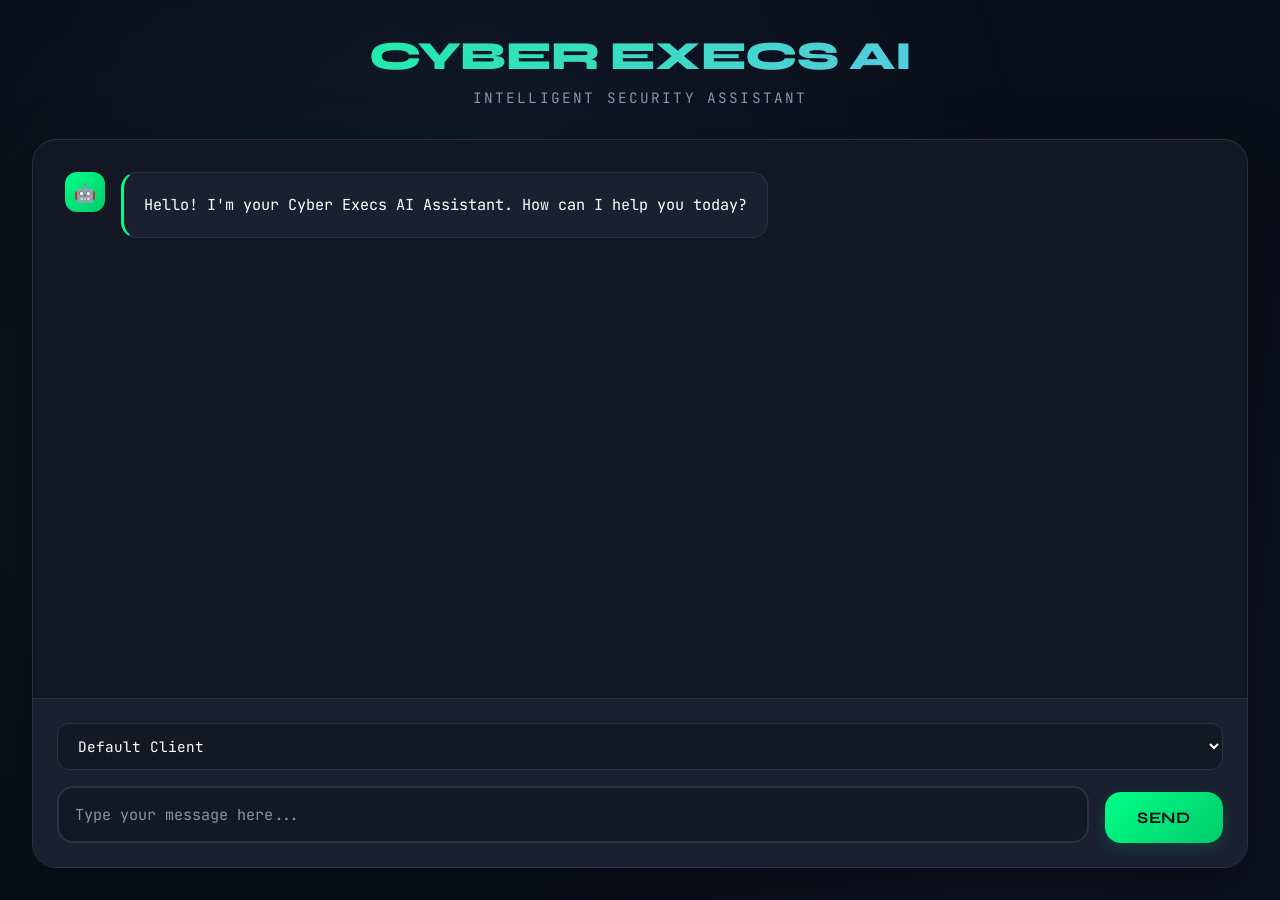
==== chat.html @ 0b303a74 "Add files via upload First upload" ====
<!DOCTYPE html>
<html lang="en">
<head>
    <meta charset="UTF-8">
    <meta name="viewport" content="width=device-width, initial-scale=1.0">
    <title>Cyber Execs AI Assistant</title>
    <link rel="preconnect" href="https://fonts.googleapis.com">
    <link rel="preconnect" href="https://fonts.gstatic.com" crossorigin>
    <link href="https://fonts.googleapis.com/css2?family=JetBrains+Mono:wght@400;600;700&family=Syne:wght@400;600;700;800&display=swap" rel="stylesheet">
    <style>
        :root {
            --primary: #00ff88;
            --primary-dark: #00cc6a;
            --bg-main: #0a0e1a;
            --bg-secondary: #131824;
            --bg-card: #1a2030;
            --text-primary: #ffffff;
            --text-secondary: #8b92a7;
            --border: #2a3142;
            --shadow: rgba(0, 255, 136, 0.15);
            --danger: #ff4757;
            --accent-purple: #a29bfe;
            --accent-blue: #74b9ff;
        }

        * {
            margin: 0;
            padding: 0;
            box-sizing: border-box;
        }

        body {
            font-family: 'JetBrains Mono', monospace;
            background: var(--bg-main);
            color: var(--text-primary);
            overflow: hidden;
            position: relative;
        }

        body::before {
            content: '';
            position: fixed;
            top: 0;
            left: 0;
            width: 100%;
            height: 100%;
            background: 
                radial-gradient(circle at 20% 50%, rgba(0, 255, 136, 0.05) 0%, transparent 50%),
                radial-gradient(circle at 80% 80%, rgba(162, 155, 254, 0.05) 0%, transparent 50%),
                radial-gradient(circle at 40% 20%, rgba(116, 185, 255, 0.05) 0%, transparent 50%);
            pointer-events: none;
            animation: float 20s ease-in-out infinite;
        }

        @keyframes float {
            0%, 100% { transform: translate(0, 0); }
            50% { transform: translate(20px, 20px); }
        }

        .container {
            max-width: 1400px;
            margin: 0 auto;
            padding: 2rem;
            height: 100vh;
            display: flex;
            flex-direction: column;
        }

        .header {
            text-align: center;
            margin-bottom: 2rem;
            animation: slideDown 0.6s ease-out;
        }

        @keyframes slideDown {
            from {
                opacity: 0;
                transform: translateY(-20px);
            }
            to {
                opacity: 1;
                transform: translateY(0);
            }
        }

        .logo {
            font-family: 'Syne', sans-serif;
            font-size: 2.5rem;
            font-weight: 800;
            background: linear-gradient(135deg, var(--primary) 0%, var(--accent-blue) 100%);
            -webkit-background-clip: text;
            -webkit-text-fill-color: transparent;
            background-clip: text;
            margin-bottom: 0.5rem;
            letter-spacing: -0.02em;
        }

        .tagline {
            color: var(--text-secondary);
            font-size: 0.9rem;
            text-transform: uppercase;
            letter-spacing: 0.15em;
        }

        .chat-container {
            flex: 1;
            display: flex;
            flex-direction: column;
            background: var(--bg-secondary);
            border: 1px solid var(--border);
            border-radius: 24px;
            overflow: hidden;
            box-shadow: 0 20px 60px rgba(0, 0, 0, 0.4);
            animation: fadeIn 0.8s ease-out 0.2s both;
        }

        @keyframes fadeIn {
            from {
                opacity: 0;
                transform: scale(0.95);
            }
            to {
                opacity: 1;
                transform: scale(1);
            }
        }

        .messages {
            flex: 1;
            overflow-y: auto;
            padding: 2rem;
            display: flex;
            flex-direction: column;
            gap: 1.5rem;
        }

        .messages::-webkit-scrollbar {
            width: 8px;
        }

        .messages::-webkit-scrollbar-track {
            background: var(--bg-secondary);
        }

        .messages::-webkit-scrollbar-thumb {
            background: var(--border);
            border-radius: 4px;
        }

        .messages::-webkit-scrollbar-thumb:hover {
            background: var(--primary);
        }

        .message {
            display: flex;
            gap: 1rem;
            animation: messageSlide 0.4s ease-out;
        }

        @keyframes messageSlide {
            from {
                opacity: 0;
                transform: translateY(10px);
            }
            to {
                opacity: 1;
                transform: translateY(0);
            }
        }

        .message.user {
            flex-direction: row-reverse;
        }

        .avatar {
            width: 40px;
            height: 40px;
            border-radius: 12px;
            display: flex;
            align-items: center;
            justify-content: center;
            font-weight: 700;
            font-size: 1.1rem;
            flex-shrink: 0;
        }

        .message.user .avatar {
            background: linear-gradient(135deg, var(--accent-purple), var(--accent-blue));
        }

        .message.bot .avatar {
            background: linear-gradient(135deg, var(--primary), var(--primary-dark));
            color: var(--bg-main);
        }

        .message-content {
            max-width: 70%;
            background: var(--bg-card);
            padding: 1.25rem;
            border-radius: 16px;
            border: 1px solid var(--border);
            position: relative;
        }

        .message.user .message-content {
            background: linear-gradient(135deg, rgba(0, 255, 136, 0.1), rgba(116, 185, 255, 0.1));
            border-color: rgba(0, 255, 136, 0.3);
        }

        .message.bot .message-content {
            border-left: 3px solid var(--primary);
        }

        .message-text {
            line-height: 1.6;
            font-size: 0.95rem;
        }

        .message-meta {
            margin-top: 0.75rem;
            padding-top: 0.75rem;
            border-top: 1px solid var(--border);
            font-size: 0.75rem;
            color: var(--text-secondary);
            display: flex;
            gap: 1rem;
            flex-wrap: wrap;
        }

        .meta-tag {
            background: rgba(0, 255, 136, 0.1);
            padding: 0.25rem 0.75rem;
            border-radius: 6px;
            border: 1px solid rgba(0, 255, 136, 0.2);
        }

        .input-area {
            padding: 1.5rem;
            background: var(--bg-card);
            border-top: 1px solid var(--border);
        }

        .input-wrapper {
            display: flex;
            gap: 1rem;
            align-items: flex-end;
        }

        .input-container {
            flex: 1;
            position: relative;
        }

        .client-select {
            width: 100%;
            background: var(--bg-secondary);
            border: 1px solid var(--border);
            color: var(--text-primary);
            padding: 0.75rem 1rem;
            border-radius: 12px;
            font-family: 'JetBrains Mono', monospace;
            font-size: 0.9rem;
            margin-bottom: 1rem;
            cursor: pointer;
            transition: all 0.3s ease;
        }

        .client-select:hover {
            border-color: var(--primary);
        }

        .client-select:focus {
            outline: none;
            border-color: var(--primary);
            box-shadow: 0 0 0 3px var(--shadow);
        }

        textarea {
            width: 100%;
            background: var(--bg-secondary);
            border: 2px solid var(--border);
            color: var(--text-primary);
            padding: 1rem;
            border-radius: 16px;
            font-family: 'JetBrains Mono', monospace;
            font-size: 0.95rem;
            resize: none;
            transition: all 0.3s ease;
            min-height: 56px;
            max-height: 200px;
        }

        textarea:focus {
            outline: none;
            border-color: var(--primary);
            box-shadow: 0 0 0 3px var(--shadow);
        }

        textarea::placeholder {
            color: var(--text-secondary);
        }

        button {
            background: linear-gradient(135deg, var(--primary), var(--primary-dark));
            color: var(--bg-main);
            border: none;
            padding: 1rem 2rem;
            border-radius: 16px;
            font-family: 'Syne', sans-serif;
            font-size: 1rem;
            font-weight: 700;
            cursor: pointer;
            transition: all 0.3s ease;
            text-transform: uppercase;
            letter-spacing: 0.05em;
            box-shadow: 0 4px 15px var(--shadow);
        }

        button:hover {
            transform: translateY(-2px);
            box-shadow: 0 6px 20px var(--shadow);
        }

        button:active {
            transform: translateY(0);
        }

        button:disabled {
            opacity: 0.5;
            cursor: not-allowed;
        }

        .typing-indicator {
            display: flex;
            gap: 0.5rem;
            padding: 1rem;
        }

        .typing-dot {
            width: 8px;
            height: 8px;
            background: var(--primary);
            border-radius: 50%;
            animation: typing 1.4s infinite;
        }

        .typing-dot:nth-child(2) {
            animation-delay: 0.2s;
        }

        .typing-dot:nth-child(3) {
            animation-delay: 0.4s;
        }

        @keyframes typing {
            0%, 60%, 100% {
                transform: translateY(0);
                opacity: 0.5;
            }
            30% {
                transform: translateY(-10px);
                opacity: 1;
            }
        }

        @media (max-width: 768px) {
            .container {
                padding: 1rem;
            }

            .logo {
                font-size: 2rem;
            }

            .message-content {
                max-width: 85%;
            }

            .input-wrapper {
                flex-direction: column;
                align-items: stretch;
            }

            button {
                width: 100%;
            }
        }
    </style>
</head>
<body>
    <div class="container">
        <div class="header">
            <h1 class="logo">CYBER EXECS AI</h1>
            <p class="tagline">Intelligent Security Assistant</p>
        </div>

        <div class="chat-container">
            <div class="messages" id="messages">
                <div class="message bot">
                    <div class="avatar">🤖</div>
                    <div class="message-content">
                        <div class="message-text">
                            Hello! I'm your Cyber Execs AI Assistant. How can I help you today?
                        </div>
                    </div>
                </div>
            </div>

            <div class="input-area">
                <div class="input-container">
                    <select class="client-select" id="clientId">
                        <option value="default">Default Client</option>
                        <option value="client1">Client 1</option>
                        <option value="client2">Client 2</option>
                    </select>
                    <div class="input-wrapper">
                        <textarea 
                            id="messageInput" 
                            placeholder="Type your message here..."
                            rows="1"
                        ></textarea>
                        <button id="sendBtn">Send</button>
                    </div>
                </div>
            </div>
        </div>
    </div>

    <script>
        const API_URL = 'http://127.0.0.1:8000/chat';
        const messagesContainer = document.getElementById('messages');
        const messageInput = document.getElementById('messageInput');
        const sendBtn = document.getElementById('sendBtn');
        const clientIdSelect = document.getElementById('clientId');

        // Auto-resize textarea
        messageInput.addEventListener('input', function() {
            this.style.height = 'auto';
            this.style.height = Math.min(this.scrollHeight, 200) + 'px';
        });

        // Send message on Enter (Shift+Enter for new line)
        messageInput.addEventListener('keydown', function(e) {
            if (e.key === 'Enter' && !e.shiftKey) {
                e.preventDefault();
                sendMessage();
            }
        });

        sendBtn.addEventListener('click', sendMessage);

        function addMessage(text, isUser, metadata = null) {
            const messageDiv = document.createElement('div');
            messageDiv.className = `message ${isUser ? 'user' : 'bot'}`;
            
            const avatar = document.createElement('div');
            avatar.className = 'avatar';
            avatar.textContent = isUser ? '👤' : '🤖';
            
            const content = document.createElement('div');
            content.className = 'message-content';
            
            const messageText = document.createElement('div');
            messageText.className = 'message-text';
            messageText.textContent = text;
            
            content.appendChild(messageText);
            
            if (metadata) {
                const meta = document.createElement('div');
                meta.className = 'message-meta';
                
                if (metadata.source) {
                    const sourceTag = document.createElement('span');
                    sourceTag.className = 'meta-tag';
                    sourceTag.textContent = `Source: ${metadata.source}`;
                    meta.appendChild(sourceTag);
                }
                
                if (metadata.score) {
                    const scoreTag = document.createElement('span');
                    scoreTag.className = 'meta-tag';
                    scoreTag.textContent = `Match: ${(metadata.score * 100).toFixed(0)}%`;
                    meta.appendChild(scoreTag);
                }
                
                if (metadata.matched_question) {
                    const matchedTag = document.createElement('span');
                    matchedTag.className = 'meta-tag';
                    matchedTag.textContent = `Matched: ${metadata.matched_question}`;
                    meta.appendChild(matchedTag);
                }
                
                content.appendChild(meta);
            }
            
            messageDiv.appendChild(avatar);
            messageDiv.appendChild(content);
            messagesContainer.appendChild(messageDiv);
            
            messagesContainer.scrollTop = messagesContainer.scrollHeight;
        }

        function showTypingIndicator() {
            const typingDiv = document.createElement('div');
            typingDiv.className = 'message bot';
            typingDiv.id = 'typing-indicator';
            
            const avatar = document.createElement('div');
            avatar.className = 'avatar';
            avatar.textContent = '🤖';
            
            const content = document.createElement('div');
            content.className = 'message-content';
            
            const indicator = document.createElement('div');
            indicator.className = 'typing-indicator';
            indicator.innerHTML = '<div class="typing-dot"></div><div class="typing-dot"></div><div class="typing-dot"></div>';
            
            content.appendChild(indicator);
            typingDiv.appendChild(avatar);
            typingDiv.appendChild(content);
            messagesContainer.appendChild(typingDiv);
            
            messagesContainer.scrollTop = messagesContainer.scrollHeight;
        }

        function removeTypingIndicator() {
            const indicator = document.getElementById('typing-indicator');
            if (indicator) {
                indicator.remove();
            }
        }

        async function sendMessage() {
            const message = messageInput.value.trim();
            if (!message) return;

            const clientId = clientIdSelect.value;

            // Add user message
            addMessage(message, true);
            messageInput.value = '';
            messageInput.style.height = 'auto';

            // Disable input
            sendBtn.disabled = true;
            messageInput.disabled = true;

            // Show typing indicator
            showTypingIndicator();

            try {
                const response = await fetch(API_URL, {
                    method: 'POST',
                    headers: {
                        'Content-Type': 'application/json',
                    },
                    body: JSON.stringify({
                        message: message,
                        client_id: clientId
                    })
                });

                if (!response.ok) {
                    throw new Error(`HTTP error! status: ${response.status}`);
                }

                const data = await response.json();
                
                removeTypingIndicator();
                
                // Add bot response
                addMessage(data.reply, false, {
                    source: data.source,
                    score: data.score,
                    matched_question: data.matched_question
                });

            } catch (error) {
                console.error('Error:', error);
                removeTypingIndicator();
                addMessage('Sorry, there was an error processing your request. Please try again.', false);
            } finally {
                // Re-enable input
                sendBtn.disabled = false;
                messageInput.disabled = false;
                messageInput.focus();
            }
        }
    </script>
</body>
</html>
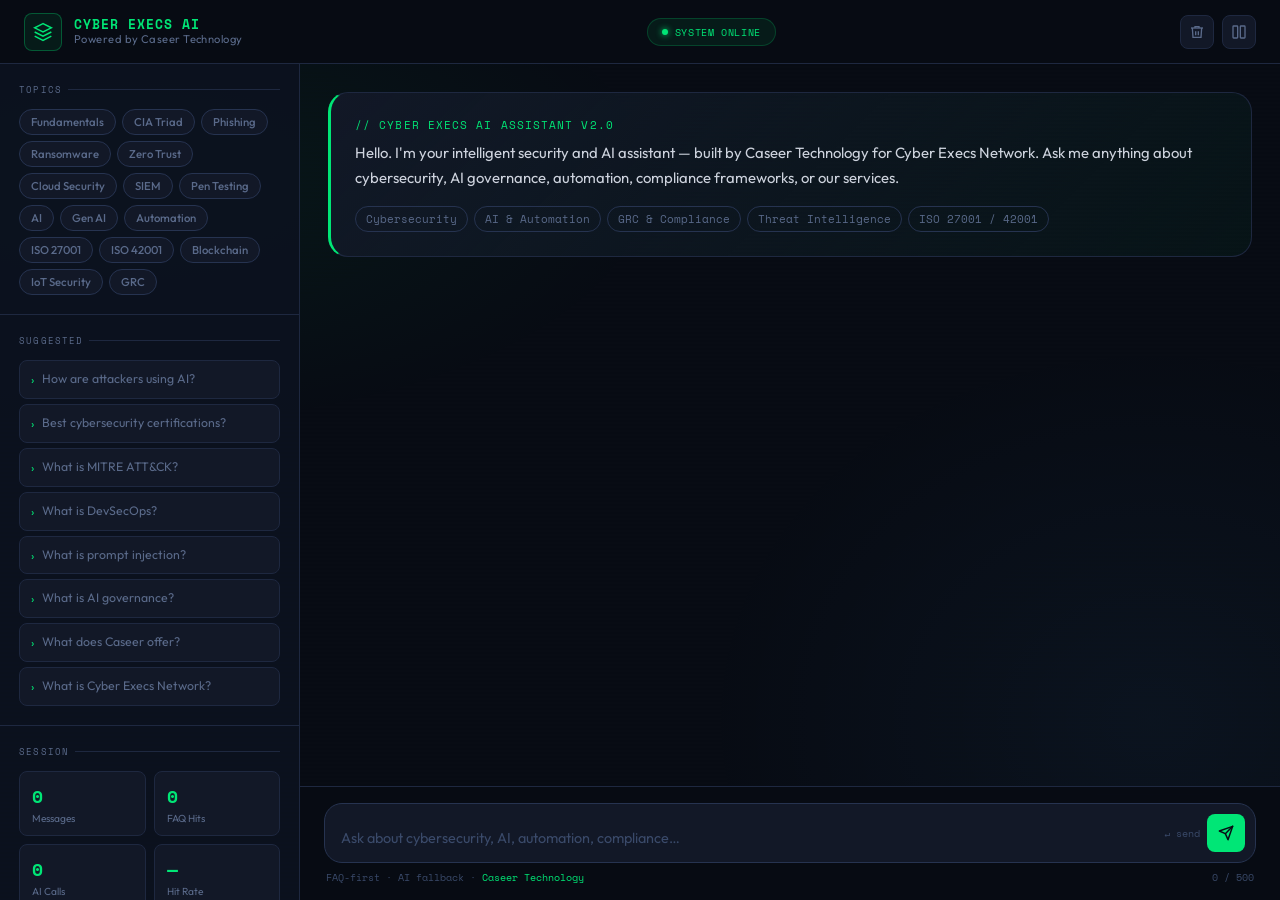
==== commit 0e0fa4ed: "Add files via upload" ====
--- a/chat.html
+++ b/chat.html
@@ -1,593 +1,535 @@
 <!DOCTYPE html>
 <html lang="en">
 <head>
-    <meta charset="UTF-8">
-    <meta name="viewport" content="width=device-width, initial-scale=1.0">
-    <title>Cyber Execs AI Assistant</title>
-    <link rel="preconnect" href="https://fonts.googleapis.com">
-    <link rel="preconnect" href="https://fonts.gstatic.com" crossorigin>
-    <link href="https://fonts.googleapis.com/css2?family=JetBrains+Mono:wght@400;600;700&family=Syne:wght@400;600;700;800&display=swap" rel="stylesheet">
-    <style>
-        :root {
-            --primary: #00ff88;
-            --primary-dark: #00cc6a;
-            --bg-main: #0a0e1a;
-            --bg-secondary: #131824;
-            --bg-card: #1a2030;
-            --text-primary: #ffffff;
-            --text-secondary: #8b92a7;
-            --border: #2a3142;
-            --shadow: rgba(0, 255, 136, 0.15);
-            --danger: #ff4757;
-            --accent-purple: #a29bfe;
-            --accent-blue: #74b9ff;
-        }
-
-        * {
-            margin: 0;
-            padding: 0;
-            box-sizing: border-box;
-        }
-
-        body {
-            font-family: 'JetBrains Mono', monospace;
-            background: var(--bg-main);
-            color: var(--text-primary);
-            overflow: hidden;
-            position: relative;
-        }
-
-        body::before {
-            content: '';
-            position: fixed;
-            top: 0;
-            left: 0;
-            width: 100%;
-            height: 100%;
-            background: 
-                radial-gradient(circle at 20% 50%, rgba(0, 255, 136, 0.05) 0%, transparent 50%),
-                radial-gradient(circle at 80% 80%, rgba(162, 155, 254, 0.05) 0%, transparent 50%),
-                radial-gradient(circle at 40% 20%, rgba(116, 185, 255, 0.05) 0%, transparent 50%);
-            pointer-events: none;
-            animation: float 20s ease-in-out infinite;
-        }
-
-        @keyframes float {
-            0%, 100% { transform: translate(0, 0); }
-            50% { transform: translate(20px, 20px); }
-        }
-
-        .container {
-            max-width: 1400px;
-            margin: 0 auto;
-            padding: 2rem;
-            height: 100vh;
-            display: flex;
-            flex-direction: column;
-        }
-
-        .header {
-            text-align: center;
-            margin-bottom: 2rem;
-            animation: slideDown 0.6s ease-out;
-        }
-
-        @keyframes slideDown {
-            from {
-                opacity: 0;
-                transform: translateY(-20px);
-            }
-            to {
-                opacity: 1;
-                transform: translateY(0);
-            }
-        }
-
-        .logo {
-            font-family: 'Syne', sans-serif;
-            font-size: 2.5rem;
-            font-weight: 800;
-            background: linear-gradient(135deg, var(--primary) 0%, var(--accent-blue) 100%);
-            -webkit-background-clip: text;
-            -webkit-text-fill-color: transparent;
-            background-clip: text;
-            margin-bottom: 0.5rem;
-            letter-spacing: -0.02em;
-        }
-
-        .tagline {
-            color: var(--text-secondary);
-            font-size: 0.9rem;
-            text-transform: uppercase;
-            letter-spacing: 0.15em;
-        }
-
-        .chat-container {
-            flex: 1;
-            display: flex;
-            flex-direction: column;
-            background: var(--bg-secondary);
-            border: 1px solid var(--border);
-            border-radius: 24px;
-            overflow: hidden;
-            box-shadow: 0 20px 60px rgba(0, 0, 0, 0.4);
-            animation: fadeIn 0.8s ease-out 0.2s both;
-        }
-
-        @keyframes fadeIn {
-            from {
-                opacity: 0;
-                transform: scale(0.95);
-            }
-            to {
-                opacity: 1;
-                transform: scale(1);
-            }
-        }
-
-        .messages {
-            flex: 1;
-            overflow-y: auto;
-            padding: 2rem;
-            display: flex;
-            flex-direction: column;
-            gap: 1.5rem;
-        }
-
-        .messages::-webkit-scrollbar {
-            width: 8px;
-        }
-
-        .messages::-webkit-scrollbar-track {
-            background: var(--bg-secondary);
-        }
-
-        .messages::-webkit-scrollbar-thumb {
-            background: var(--border);
-            border-radius: 4px;
-        }
-
-        .messages::-webkit-scrollbar-thumb:hover {
-            background: var(--primary);
-        }
-
-        .message {
-            display: flex;
-            gap: 1rem;
-            animation: messageSlide 0.4s ease-out;
-        }
-
-        @keyframes messageSlide {
-            from {
-                opacity: 0;
-                transform: translateY(10px);
-            }
-            to {
-                opacity: 1;
-                transform: translateY(0);
-            }
-        }
-
-        .message.user {
-            flex-direction: row-reverse;
-        }
-
-        .avatar {
-            width: 40px;
-            height: 40px;
-            border-radius: 12px;
-            display: flex;
-            align-items: center;
-            justify-content: center;
-            font-weight: 700;
-            font-size: 1.1rem;
-            flex-shrink: 0;
-        }
-
-        .message.user .avatar {
-            background: linear-gradient(135deg, var(--accent-purple), var(--accent-blue));
-        }
-
-        .message.bot .avatar {
-            background: linear-gradient(135deg, var(--primary), var(--primary-dark));
-            color: var(--bg-main);
-        }
-
-        .message-content {
-            max-width: 70%;
-            background: var(--bg-card);
-            padding: 1.25rem;
-            border-radius: 16px;
-            border: 1px solid var(--border);
-            position: relative;
-        }
-
-        .message.user .message-content {
-            background: linear-gradient(135deg, rgba(0, 255, 136, 0.1), rgba(116, 185, 255, 0.1));
-            border-color: rgba(0, 255, 136, 0.3);
-        }
-
-        .message.bot .message-content {
-            border-left: 3px solid var(--primary);
-        }
-
-        .message-text {
-            line-height: 1.6;
-            font-size: 0.95rem;
-        }
-
-        .message-meta {
-            margin-top: 0.75rem;
-            padding-top: 0.75rem;
-            border-top: 1px solid var(--border);
-            font-size: 0.75rem;
-            color: var(--text-secondary);
-            display: flex;
-            gap: 1rem;
-            flex-wrap: wrap;
-        }
-
-        .meta-tag {
-            background: rgba(0, 255, 136, 0.1);
-            padding: 0.25rem 0.75rem;
-            border-radius: 6px;
-            border: 1px solid rgba(0, 255, 136, 0.2);
-        }
-
-        .input-area {
-            padding: 1.5rem;
-            background: var(--bg-card);
-            border-top: 1px solid var(--border);
-        }
-
-        .input-wrapper {
-            display: flex;
-            gap: 1rem;
-            align-items: flex-end;
-        }
-
-        .input-container {
-            flex: 1;
-            position: relative;
-        }
-
-        .client-select {
-            width: 100%;
-            background: var(--bg-secondary);
-            border: 1px solid var(--border);
-            color: var(--text-primary);
-            padding: 0.75rem 1rem;
-            border-radius: 12px;
-            font-family: 'JetBrains Mono', monospace;
-            font-size: 0.9rem;
-            margin-bottom: 1rem;
-            cursor: pointer;
-            transition: all 0.3s ease;
-        }
-
-        .client-select:hover {
-            border-color: var(--primary);
-        }
-
-        .client-select:focus {
-            outline: none;
-            border-color: var(--primary);
-            box-shadow: 0 0 0 3px var(--shadow);
-        }
-
-        textarea {
-            width: 100%;
-            background: var(--bg-secondary);
-            border: 2px solid var(--border);
-            color: var(--text-primary);
-            padding: 1rem;
-            border-radius: 16px;
-            font-family: 'JetBrains Mono', monospace;
-            font-size: 0.95rem;
-            resize: none;
-            transition: all 0.3s ease;
-            min-height: 56px;
-            max-height: 200px;
-        }
-
-        textarea:focus {
-            outline: none;
-            border-color: var(--primary);
-            box-shadow: 0 0 0 3px var(--shadow);
-        }
-
-        textarea::placeholder {
-            color: var(--text-secondary);
-        }
-
-        button {
-            background: linear-gradient(135deg, var(--primary), var(--primary-dark));
-            color: var(--bg-main);
-            border: none;
-            padding: 1rem 2rem;
-            border-radius: 16px;
-            font-family: 'Syne', sans-serif;
-            font-size: 1rem;
-            font-weight: 700;
-            cursor: pointer;
-            transition: all 0.3s ease;
-            text-transform: uppercase;
-            letter-spacing: 0.05em;
-            box-shadow: 0 4px 15px var(--shadow);
-        }
-
-        button:hover {
-            transform: translateY(-2px);
-            box-shadow: 0 6px 20px var(--shadow);
-        }
-
-        button:active {
-            transform: translateY(0);
-        }
-
-        button:disabled {
-            opacity: 0.5;
-            cursor: not-allowed;
-        }
-
-        .typing-indicator {
-            display: flex;
-            gap: 0.5rem;
-            padding: 1rem;
-        }
-
-        .typing-dot {
-            width: 8px;
-            height: 8px;
-            background: var(--primary);
-            border-radius: 50%;
-            animation: typing 1.4s infinite;
-        }
-
-        .typing-dot:nth-child(2) {
-            animation-delay: 0.2s;
-        }
-
-        .typing-dot:nth-child(3) {
-            animation-delay: 0.4s;
-        }
-
-        @keyframes typing {
-            0%, 60%, 100% {
-                transform: translateY(0);
-                opacity: 0.5;
-            }
-            30% {
-                transform: translateY(-10px);
-                opacity: 1;
-            }
-        }
-
-        @media (max-width: 768px) {
-            .container {
-                padding: 1rem;
-            }
-
-            .logo {
-                font-size: 2rem;
-            }
-
-            .message-content {
-                max-width: 85%;
-            }
-
-            .input-wrapper {
-                flex-direction: column;
-                align-items: stretch;
-            }
-
-            button {
-                width: 100%;
-            }
-        }
-    </style>
+  <meta charset="UTF-8" />
+  <meta name="viewport" content="width=device-width, initial-scale=1.0" />
+  <title>Cyber Execs AI — Intelligent Security Assistant</title>
+  <link rel="preconnect" href="https://fonts.googleapis.com" />
+  <link rel="preconnect" href="https://fonts.gstatic.com" crossorigin />
+  <link href="https://fonts.googleapis.com/css2?family=Space+Mono:wght@400;700&family=Outfit:wght@300;400;500;600;700&display=swap" rel="stylesheet" />
+  <style>
+    :root {
+      --green: #00e676; --green-dim: #00b85c;
+      --green-glow: rgba(0,230,118,0.18); --green-subtle: rgba(0,230,118,0.07);
+      --bg: #080c14; --bg2: #0d1220; --bg3: #121827; --bg4: #192032;
+      --line: #1e2840; --line2: #263350;
+      --white: #f0f4ff; --muted: #5a6a8a; --muted2: #3a4a6a;
+      --blue: #4da6ff; --amber: #ffb340; --red: #ff4f6a;
+      --mono: 'Space Mono', monospace; --sans: 'Outfit', sans-serif;
+      --r-sm: 8px; --r-md: 14px; --r-lg: 20px;
+      --sidebar-w: 300px; --header-h: 64px;
+    }
+    *, *::before, *::after { box-sizing: border-box; margin: 0; padding: 0; }
+    html, body { height: 100%; overflow: hidden; }
+    body { font-family: var(--sans); background: var(--bg); color: var(--white); display: flex; flex-direction: column; }
+    body::before {
+      content: ''; position: fixed; inset: 0; pointer-events: none; z-index: 0;
+      background:
+        radial-gradient(ellipse 60% 40% at 10% 20%, rgba(0,230,118,0.06) 0%, transparent 70%),
+        radial-gradient(ellipse 50% 60% at 90% 80%, rgba(77,166,255,0.05) 0%, transparent 70%);
+    }
+    body::after {
+      content: ''; position: fixed; inset: 0; pointer-events: none; z-index: 0;
+      background: repeating-linear-gradient(0deg, transparent, transparent 2px, rgba(0,0,0,0.025) 2px, rgba(0,0,0,0.025) 4px);
+    }
+
+    /* HEADER */
+    .header {
+      position: relative; z-index: 10; height: var(--header-h);
+      background: rgba(8,12,20,0.97); border-bottom: 1px solid var(--line);
+      display: flex; align-items: center; justify-content: space-between;
+      padding: 0 1.5rem; backdrop-filter: blur(12px); flex-shrink: 0;
+    }
+    .header-brand { display: flex; align-items: center; gap: 12px; }
+    .logo-mark {
+      width: 38px; height: 38px; background: var(--green-subtle);
+      border: 1px solid rgba(0,230,118,0.3); border-radius: var(--r-sm);
+      display: flex; align-items: center; justify-content: center;
+    }
+    .logo-mark svg { width: 20px; height: 20px; stroke: var(--green); fill: none; stroke-width: 1.8; }
+    .brand-name { font-family: var(--mono); font-size: 0.8rem; font-weight: 700; color: var(--green); letter-spacing: 0.08em; text-transform: uppercase; line-height: 1.2; }
+    .brand-sub { font-size: 0.7rem; color: var(--muted); letter-spacing: 0.04em; }
+    .status-pill {
+      display: flex; align-items: center; gap: 7px;
+      background: var(--green-subtle); border: 1px solid rgba(0,230,118,0.2);
+      border-radius: 100px; padding: 5px 14px;
+      font-family: var(--mono); font-size: 0.65rem; color: var(--green); letter-spacing: 0.06em;
+    }
+    .status-dot {
+      width: 6px; height: 6px; border-radius: 50%;
+      background: var(--green); box-shadow: 0 0 6px var(--green);
+      animation: pdot 2s infinite;
+    }
+    @keyframes pdot { 0%,100% { opacity: 1; } 50% { opacity: 0.35; } }
+    .header-actions { display: flex; gap: 8px; }
+    .icon-btn {
+      width: 34px; height: 34px; background: var(--bg3);
+      border: 1px solid var(--line); border-radius: var(--r-sm);
+      display: flex; align-items: center; justify-content: center;
+      cursor: pointer; transition: all 0.18s; color: var(--muted);
+    }
+    .icon-btn:hover { background: var(--bg4); border-color: var(--line2); color: var(--white); }
+    .icon-btn svg { width: 16px; height: 16px; stroke: currentColor; fill: none; stroke-width: 2; }
+    .mob-toggle { display: none; }
+
+    /* LAYOUT */
+    .layout { position: relative; z-index: 1; flex: 1; display: flex; overflow: hidden; }
+
+    /* SIDEBAR */
+    .sidebar {
+      width: var(--sidebar-w); flex-shrink: 0;
+      background: rgba(13,18,32,0.9); border-right: 1px solid var(--line);
+      display: flex; flex-direction: column; overflow-y: auto;
+      transition: transform 0.28s ease;
+    }
+    .sidebar::-webkit-scrollbar { width: 3px; }
+    .sidebar::-webkit-scrollbar-thumb { background: var(--line2); border-radius: 4px; }
+    .s-section { padding: 1.2rem; border-bottom: 1px solid var(--line); }
+    .s-label {
+      font-family: var(--mono); font-size: 0.58rem; color: var(--muted);
+      letter-spacing: 0.12em; text-transform: uppercase; margin-bottom: 0.8rem;
+      display: flex; align-items: center; gap: 6px;
+    }
+    .s-label::after { content: ''; flex: 1; height: 1px; background: var(--line); }
+    .chips { display: flex; flex-wrap: wrap; gap: 6px; }
+    .chip {
+      font-size: 0.71rem; font-weight: 500; padding: 5px 11px;
+      border-radius: 100px; border: 1px solid var(--line2);
+      background: var(--bg3); color: var(--muted); cursor: pointer; transition: all 0.16s; white-space: nowrap;
+    }
+    .chip:hover { border-color: var(--green); color: var(--green); background: var(--green-subtle); }
+    .sugg-list { display: flex; flex-direction: column; gap: 5px; }
+    .sugg-item {
+      font-size: 0.77rem; color: var(--muted); padding: 9px 11px;
+      background: var(--bg3); border: 1px solid var(--line);
+      border-radius: var(--r-sm); cursor: pointer; transition: all 0.16s; line-height: 1.45;
+      display: flex; align-items: flex-start; gap: 8px;
+    }
+    .sugg-item::before { content: '›'; color: var(--green); flex-shrink: 0; margin-top: 1px; }
+    .sugg-item:hover { background: var(--green-subtle); border-color: rgba(0,230,118,0.28); color: var(--white); }
+    .stats-grid { display: grid; grid-template-columns: 1fr 1fr; gap: 8px; }
+    .stat-card { background: var(--bg3); border: 1px solid var(--line); border-radius: var(--r-sm); padding: 10px 12px; }
+    .stat-val { font-family: var(--mono); font-size: 1.15rem; font-weight: 700; color: var(--green); }
+    .stat-lbl { font-size: 0.64rem; color: var(--muted); margin-top: 2px; }
+
+    /* CHAT MAIN */
+    .chat-main { flex: 1; display: flex; flex-direction: column; overflow: hidden; min-width: 0; }
+
+    /* MESSAGES */
+    .messages {
+      flex: 1; overflow-y: auto; padding: 1.75rem;
+      display: flex; flex-direction: column; gap: 1.2rem; scroll-behavior: smooth;
+    }
+    .messages::-webkit-scrollbar { width: 4px; }
+    .messages::-webkit-scrollbar-thumb { background: var(--line2); border-radius: 4px; }
+    .messages::-webkit-scrollbar-thumb:hover { background: var(--green-dim); }
+
+    /* Welcome */
+    .welcome-card {
+      background: linear-gradient(135deg, var(--bg3) 0%, rgba(0,230,118,0.04) 100%);
+      border: 1px solid var(--line); border-left: 3px solid var(--green);
+      border-radius: var(--r-lg); padding: 1.5rem;
+      animation: fadeup 0.5s ease both;
+    }
+    .welcome-title { font-family: var(--mono); font-size: 0.68rem; color: var(--green); letter-spacing: 0.1em; text-transform: uppercase; margin-bottom: 0.5rem; }
+    .welcome-text { font-size: 0.93rem; line-height: 1.65; color: rgba(240,244,255,0.85); }
+    .w-badges { display: flex; flex-wrap: wrap; gap: 6px; margin-top: 1rem; }
+    .w-badge { font-size: 0.67rem; font-family: var(--mono); padding: 4px 10px; border-radius: 100px; border: 1px solid var(--line2); color: var(--muted); }
+
+    /* Message rows */
+    .msg-row { display: flex; gap: 12px; animation: fadeup 0.28s ease both; }
+    .msg-row.user { flex-direction: row-reverse; }
+    @keyframes fadeup { from { opacity: 0; transform: translateY(10px); } to { opacity: 1; transform: translateY(0); } }
+    .av {
+      width: 36px; height: 36px; border-radius: 10px;
+      display: flex; align-items: center; justify-content: center;
+      font-family: var(--mono); font-weight: 700; font-size: 0.62rem;
+      letter-spacing: 0.04em; flex-shrink: 0;
+    }
+    .msg-row.bot .av { background: linear-gradient(135deg, var(--green-dim), #006b35); color: var(--bg); box-shadow: 0 0 10px rgba(0,230,118,0.2); }
+    .msg-row.user .av { background: linear-gradient(135deg, #1a4a8a, #0d2860); color: var(--blue); border: 1px solid rgba(77,166,255,0.25); }
+    .msg-body { max-width: 73%; display: flex; flex-direction: column; gap: 4px; }
+    .msg-row.user .msg-body { align-items: flex-end; }
+    .bubble { padding: 0.88rem 1.1rem; border-radius: var(--r-md); font-size: 0.9rem; line-height: 1.65; }
+    .msg-row.bot .bubble {
+      background: var(--bg3); border: 1px solid var(--line); border-left: 3px solid var(--green);
+      color: rgba(240,244,255,0.9); border-radius: 4px var(--r-md) var(--r-md) var(--r-md);
+    }
+    .msg-row.user .bubble {
+      background: linear-gradient(135deg, rgba(26,74,138,0.55), rgba(13,40,96,0.55));
+      border: 1px solid rgba(77,166,255,0.2); color: rgba(240,244,255,0.95);
+      border-radius: var(--r-md) 4px var(--r-md) var(--r-md);
+    }
+    .msg-meta { display: flex; align-items: center; gap: 6px; flex-wrap: wrap; }
+    .badge { font-family: var(--mono); font-size: 0.58rem; letter-spacing: 0.06em; padding: 3px 8px; border-radius: 100px; font-weight: 700; text-transform: uppercase; }
+    .b-faq { background: rgba(0,230,118,0.1); color: var(--green); border: 1px solid rgba(0,230,118,0.22); }
+    .b-ai  { background: rgba(77,166,255,0.1); color: var(--blue);  border: 1px solid rgba(77,166,255,0.22); }
+    .b-err { background: rgba(255,79,106,0.1); color: var(--red);   border: 1px solid rgba(255,79,106,0.22); }
+    .score-wrap { display: flex; align-items: center; gap: 4px; }
+    .score-bar { width: 44px; height: 3px; background: var(--bg4); border-radius: 4px; overflow: hidden; }
+    .score-fill { height: 100%; background: linear-gradient(90deg, var(--green-dim), var(--green)); }
+    .meta-txt { font-family: var(--mono); font-size: 0.58rem; color: var(--muted); }
+    .copy-btn { font-size: 0.58rem; font-family: var(--mono); color: var(--muted2); background: none; border: none; cursor: pointer; padding: 2px 5px; border-radius: 4px; transition: color 0.14s; }
+    .copy-btn:hover { color: var(--green); }
+    .typing-bbl {
+      display: flex; align-items: center; gap: 5px;
+      padding: 0.85rem 1.1rem; background: var(--bg3);
+      border: 1px solid var(--line); border-left: 3px solid var(--green);
+      border-radius: 4px var(--r-md) var(--r-md) var(--r-md);
+    }
+    .td { width: 7px; height: 7px; border-radius: 50%; background: var(--green); animation: bnc 1.3s infinite; }
+    .td:nth-child(2) { animation-delay: 0.16s; }
+    .td:nth-child(3) { animation-delay: 0.32s; }
+    @keyframes bnc { 0%,60%,100% { transform: translateY(0); opacity: 0.35; } 30% { transform: translateY(-6px); opacity: 1; } }
+
+    /* INPUT */
+    .input-area {
+      flex-shrink: 0; padding: 1rem 1.5rem;
+      background: rgba(8,12,20,0.97); border-top: 1px solid var(--line);
+      backdrop-filter: blur(12px);
+    }
+    .input-row {
+      display: flex; align-items: flex-end; gap: 10px;
+      background: var(--bg3); border: 1px solid var(--line2);
+      border-radius: 18px; padding: 10px 10px 10px 16px; transition: border-color 0.2s;
+    }
+    .input-row:focus-within { border-color: rgba(0,230,118,0.38); box-shadow: 0 0 0 3px rgba(0,230,118,0.05); }
+    #messageInput {
+      flex: 1; background: none; border: none; outline: none;
+      color: var(--white); font-family: var(--sans); font-size: 0.9rem;
+      resize: none; line-height: 1.5; max-height: 130px; min-height: 24px;
+      overflow-y: auto; caret-color: var(--green);
+    }
+    #messageInput::placeholder { color: var(--muted2); }
+    .input-controls { display: flex; align-items: center; gap: 7px; flex-shrink: 0; }
+    .send-hint { font-size: 0.6rem; font-family: var(--mono); color: var(--muted2); white-space: nowrap; }
+    #sendBtn {
+      width: 38px; height: 38px; background: var(--green); border: none;
+      border-radius: var(--r-sm); cursor: pointer;
+      display: flex; align-items: center; justify-content: center; transition: all 0.18s;
+    }
+    #sendBtn:hover { background: var(--green-dim); transform: scale(1.05); }
+    #sendBtn:active { transform: scale(0.96); }
+    #sendBtn:disabled { opacity: 0.4; cursor: not-allowed; transform: none; }
+    #sendBtn svg { width: 16px; height: 16px; stroke: var(--bg); fill: none; stroke-width: 2.2; stroke-linecap: round; stroke-linejoin: round; }
+    .input-footer { display: flex; justify-content: space-between; align-items: center; margin-top: 7px; padding: 0 2px; }
+    .powered { font-size: 0.6rem; color: var(--muted2); font-family: var(--mono); }
+    .powered span { color: var(--green); }
+    .char-count { font-family: var(--mono); font-size: 0.6rem; color: var(--muted2); }
+    .char-count.warn { color: var(--amber); }
+
+    /* RESPONSIVE */
+    .sidebar-overlay { display: none; position: fixed; inset: 0; background: rgba(0,0,0,0.65); z-index: 99; }
+    @media (max-width: 900px) {
+      .sidebar {
+        position: fixed; left: 0; top: var(--header-h);
+        height: calc(100% - var(--header-h)); z-index: 100; transform: translateX(-100%);
+      }
+      .sidebar.open { transform: translateX(0); }
+      .sidebar-overlay.open { display: block; }
+      .mob-toggle { display: flex; }
+      .status-pill { display: none; }
+    }
+    @media (max-width: 600px) {
+      .header { padding: 0 1rem; }
+      .messages { padding: 1rem; gap: 1rem; }
+      .msg-body { max-width: 90%; }
+      .input-area { padding: 0.75rem 0.9rem; }
+      .send-hint { display: none; }
+    }
+  </style>
 </head>
 <body>
-    <div class="container">
-        <div class="header">
-            <h1 class="logo">CYBER EXECS AI</h1>
-            <p class="tagline">Intelligent Security Assistant</p>
+
+  <!-- HEADER -->
+  <header class="header">
+    <div class="header-brand">
+      <button class="icon-btn mob-toggle" id="sidebarToggle">
+        <svg viewBox="0 0 24 24"><line x1="3" y1="6" x2="21" y2="6"/><line x1="3" y1="12" x2="21" y2="12"/><line x1="3" y1="18" x2="15" y2="18"/></svg>
+      </button>
+      <div class="logo-mark">
+        <svg viewBox="0 0 24 24"><path d="M12 2L2 7l10 5 10-5-10-5z"/><path d="M2 17l10 5 10-5"/><path d="M2 12l10 5 10-5"/></svg>
+      </div>
+      <div>
+        <div class="brand-name">Cyber Execs AI</div>
+        <div class="brand-sub">Powered by Caseer Technology</div>
+      </div>
+    </div>
+
+    <div class="status-pill">
+      <div class="status-dot"></div>
+      SYSTEM ONLINE
+    </div>
+
+    <div class="header-actions">
+      <button class="icon-btn" id="clearBtn" title="Clear chat">
+        <svg viewBox="0 0 24 24"><polyline points="3 6 5 6 21 6"/><path d="M19 6l-1 14H6L5 6"/><path d="M10 11v6M14 11v6"/><path d="M9 6V4h6v2"/></svg>
+      </button>
+      <button class="icon-btn" id="sidebarHideBtn" title="Toggle sidebar">
+        <svg viewBox="0 0 24 24"><rect x="3" y="3" width="7" height="18" rx="1"/><rect x="14" y="3" width="7" height="18" rx="1"/></svg>
+      </button>
+    </div>
+  </header>
+
+  <div class="sidebar-overlay" id="overlay"></div>
+
+  <div class="layout">
+
+    <!-- SIDEBAR -->
+    <aside class="sidebar" id="sidebar">
+      <div class="s-section">
+        <div class="s-label">Topics</div>
+        <div class="chips">
+          <div class="chip" data-q="What is cybersecurity?">Fundamentals</div>
+          <div class="chip" data-q="What is the CIA triad?">CIA Triad</div>
+          <div class="chip" data-q="What is phishing?">Phishing</div>
+          <div class="chip" data-q="What is ransomware?">Ransomware</div>
+          <div class="chip" data-q="What is zero trust security?">Zero Trust</div>
+          <div class="chip" data-q="What is cloud security?">Cloud Security</div>
+          <div class="chip" data-q="What is a SIEM?">SIEM</div>
+          <div class="chip" data-q="What is penetration testing?">Pen Testing</div>
+          <div class="chip" data-q="What is artificial intelligence?">AI</div>
+          <div class="chip" data-q="What is generative AI?">Gen AI</div>
+          <div class="chip" data-q="What is RPA?">Automation</div>
+          <div class="chip" data-q="What is ISO 27001?">ISO 27001</div>
+          <div class="chip" data-q="What is ISO 42001?">ISO 42001</div>
+          <div class="chip" data-q="What is blockchain?">Blockchain</div>
+          <div class="chip" data-q="What is IoT security?">IoT Security</div>
+          <div class="chip" data-q="What is GRC?">GRC</div>
         </div>
-
-        <div class="chat-container">
-            <div class="messages" id="messages">
-                <div class="message bot">
-                    <div class="avatar">🤖</div>
-                    <div class="message-content">
-                        <div class="message-text">
-                            Hello! I'm your Cyber Execs AI Assistant. How can I help you today?
-                        </div>
-                    </div>
-                </div>
-            </div>
-
-            <div class="input-area">
-                <div class="input-container">
-                    <select class="client-select" id="clientId">
-                        <option value="default">Default Client</option>
-                        <option value="client1">Client 1</option>
-                        <option value="client2">Client 2</option>
-                    </select>
-                    <div class="input-wrapper">
-                        <textarea 
-                            id="messageInput" 
-                            placeholder="Type your message here..."
-                            rows="1"
-                        ></textarea>
-                        <button id="sendBtn">Send</button>
-                    </div>
-                </div>
-            </div>
+      </div>
+
+      <div class="s-section">
+        <div class="s-label">Suggested</div>
+        <div class="sugg-list">
+          <div class="sugg-item" data-q="How are attackers using AI?">How are attackers using AI?</div>
+          <div class="sugg-item" data-q="What certifications are recommended for cybersecurity?">Best cybersecurity certifications?</div>
+          <div class="sugg-item" data-q="What is the MITRE ATT&CK framework?">What is MITRE ATT&amp;CK?</div>
+          <div class="sugg-item" data-q="What is DevSecOps?">What is DevSecOps?</div>
+          <div class="sugg-item" data-q="What is prompt injection?">What is prompt injection?</div>
+          <div class="sugg-item" data-q="What is AI governance?">What is AI governance?</div>
+          <div class="sugg-item" data-q="What services does Caseer offer?">What does Caseer offer?</div>
+          <div class="sugg-item" data-q="What is Cyber Execs Network?">What is Cyber Execs Network?</div>
         </div>
-    </div>
-
-    <script>
-        const API_URL = 'http://127.0.0.1:8000/chat';
-        const messagesContainer = document.getElementById('messages');
-        const messageInput = document.getElementById('messageInput');
-        const sendBtn = document.getElementById('sendBtn');
-        const clientIdSelect = document.getElementById('clientId');
-
-        // Auto-resize textarea
-        messageInput.addEventListener('input', function() {
-            this.style.height = 'auto';
-            this.style.height = Math.min(this.scrollHeight, 200) + 'px';
+      </div>
+
+      <div class="s-section">
+        <div class="s-label">Session</div>
+        <div class="stats-grid">
+          <div class="stat-card"><div class="stat-val" id="sTotal">0</div><div class="stat-lbl">Messages</div></div>
+          <div class="stat-card"><div class="stat-val" id="sFaq">0</div><div class="stat-lbl">FAQ Hits</div></div>
+          <div class="stat-card"><div class="stat-val" id="sAi">0</div><div class="stat-lbl">AI Calls</div></div>
+          <div class="stat-card"><div class="stat-val" id="sRate">—</div><div class="stat-lbl">Hit Rate</div></div>
+        </div>
+      </div>
+    </aside>
+
+    <!-- CHAT -->
+    <main class="chat-main">
+      <div class="messages" id="messages">
+        <div class="welcome-card">
+          <div class="welcome-title">// CYBER EXECS AI ASSISTANT v2.0</div>
+          <div class="welcome-text">Hello. I'm your intelligent security and AI assistant — built by Caseer Technology for Cyber Execs Network. Ask me anything about cybersecurity, AI governance, automation, compliance frameworks, or our services.</div>
+          <div class="w-badges">
+            <span class="w-badge">Cybersecurity</span>
+            <span class="w-badge">AI &amp; Automation</span>
+            <span class="w-badge">GRC &amp; Compliance</span>
+            <span class="w-badge">Threat Intelligence</span>
+            <span class="w-badge">ISO 27001 / 42001</span>
+          </div>
+        </div>
+      </div>
+
+      <div class="input-area">
+        <div class="input-row">
+          <textarea id="messageInput" rows="1" placeholder="Ask about cybersecurity, AI, automation, compliance…" autocomplete="off"></textarea>
+          <div class="input-controls">
+            <span class="send-hint">↵ send</span>
+            <button id="sendBtn" title="Send">
+              <svg viewBox="0 0 24 24"><line x1="22" y1="2" x2="11" y2="13"/><polygon points="22 2 15 22 11 13 2 9 22 2"/></svg>
+            </button>
+          </div>
+        </div>
+        <div class="input-footer">
+          <span class="powered">FAQ-first · AI fallback · <span>Caseer Technology</span></span>
+          <span class="char-count" id="charCount">0 / 500</span>
+        </div>
+      </div>
+    </main>
+  </div>
+
+  <script>
+    const API_URL = window.CHATBOT_API_URL || (
+      ['localhost','127.0.0.1'].includes(window.location.hostname)
+        ? 'http://localhost:8000/chat' : '/chat'
+    );
+    const CLIENT_ID  = window.CHATBOT_CLIENT_ID || 'default';
+    const SESSION_ID = 'ses-' + Math.random().toString(36).slice(2, 11);
+    const stats = { total: 0, faq: 0, ai: 0 };
+
+    const msgsEl   = document.getElementById('messages');
+    const inputEl  = document.getElementById('messageInput');
+    const sendBtn  = document.getElementById('sendBtn');
+    const sidebar  = document.getElementById('sidebar');
+    const overlay  = document.getElementById('overlay');
+
+    // Sidebar controls
+    document.getElementById('sidebarToggle').addEventListener('click', () => {
+      sidebar.classList.toggle('open'); overlay.classList.toggle('open');
+    });
+    overlay.addEventListener('click', () => {
+      sidebar.classList.remove('open'); overlay.classList.remove('open');
+    });
+    document.getElementById('sidebarHideBtn').addEventListener('click', () => {
+      sidebar.style.display = sidebar.style.display === 'none' ? '' : 'none';
+    });
+
+    // Clear
+    document.getElementById('clearBtn').addEventListener('click', () => {
+      msgsEl.innerHTML = '';
+      addWelcome();
+      stats.total = stats.faq = stats.ai = 0;
+      updateStats();
+    });
+
+    function addWelcome() {
+      const d = document.createElement('div');
+      d.className = 'welcome-card';
+      d.innerHTML = `<div class="welcome-title">// CYBER EXECS AI ASSISTANT v2.0</div>
+        <div class="welcome-text">Hello. I'm your intelligent security and AI assistant — built by Caseer Technology for Cyber Execs Network. Ask me anything about cybersecurity, AI governance, automation, compliance frameworks, or our services.</div>
+        <div class="w-badges">
+          <span class="w-badge">Cybersecurity</span><span class="w-badge">AI &amp; Automation</span>
+          <span class="w-badge">GRC &amp; Compliance</span><span class="w-badge">Threat Intelligence</span>
+          <span class="w-badge">ISO 27001 / 42001</span>
+        </div>`;
+      msgsEl.appendChild(d);
+    }
+
+    // Chips & suggestions
+    document.querySelectorAll('.chip, .sugg-item').forEach(el => {
+      el.addEventListener('click', () => {
+        inputEl.value = el.dataset.q || el.textContent.trim();
+        resize(); inputEl.focus();
+        sidebar.classList.remove('open'); overlay.classList.remove('open');
+      });
+    });
+
+    // Input
+    inputEl.addEventListener('input', () => {
+      resize();
+      const l = inputEl.value.length;
+      const cc = document.getElementById('charCount');
+      cc.textContent = `${Math.min(l,500)} / 500`;
+      cc.classList.toggle('warn', l > 400);
+      if (l > 500) inputEl.value = inputEl.value.slice(0,500);
+    });
+    inputEl.addEventListener('keydown', e => {
+      if (e.key === 'Enter' && !e.shiftKey) { e.preventDefault(); send(); }
+    });
+    sendBtn.addEventListener('click', send);
+
+    function resize() {
+      inputEl.style.height = 'auto';
+      inputEl.style.height = Math.min(inputEl.scrollHeight, 130) + 'px';
+    }
+
+    function updateStats() {
+      document.getElementById('sTotal').textContent = stats.total;
+      document.getElementById('sFaq').textContent   = stats.faq;
+      document.getElementById('sAi').textContent    = stats.ai;
+      document.getElementById('sRate').textContent  =
+        stats.total > 0 ? Math.round(stats.faq / stats.total * 100) + '%' : '—';
+    }
+
+    function now() {
+      return new Date().toLocaleTimeString([], { hour: '2-digit', minute: '2-digit' });
+    }
+
+    function esc(s) {
+      return s.replace(/&/g,'&amp;').replace(/</g,'&lt;').replace(/>/g,'&gt;')
+               .replace(/"/g,'&quot;').replace(/\n/g,'<br>');
+    }
+
+    function scroll() { msgsEl.scrollTop = msgsEl.scrollHeight; }
+
+    function addUser(text) {
+      const r = document.createElement('div');
+      r.className = 'msg-row user';
+      r.innerHTML = `<div class="av">YOU</div>
+        <div class="msg-body">
+          <div class="bubble">${esc(text)}</div>
+          <div class="msg-meta"><span class="meta-txt">${now()}</span></div>
+        </div>`;
+      msgsEl.appendChild(r); scroll();
+    }
+
+    function addBot(text, source, score, matchedQ) {
+      const r = document.createElement('div');
+      r.className = 'msg-row bot';
+      const bCls = source === 'faq' ? 'b-faq' : source === 'ai' ? 'b-ai' : 'b-err';
+      const bLbl = source === 'faq' ? 'FAQ'   : source === 'ai' ? 'AI'  : 'ERR';
+      const scoreHtml = (source === 'faq' && score != null)
+        ? `<div class="score-wrap"><div class="score-bar"><div class="score-fill" style="width:${Math.round(score)}%"></div></div><span class="meta-txt">${Math.round(score)}%</span></div>` : '';
+      const matchHtml = matchedQ
+        ? `<span class="meta-txt" title="${esc(matchedQ)}" style="cursor:help">matched ⓘ</span>` : '';
+      r.innerHTML = `<div class="av">AI</div>
+        <div class="msg-body">
+          <div class="bubble">${esc(text)}</div>
+          <div class="msg-meta">
+            <span class="badge ${bCls}">${bLbl}</span>
+            ${scoreHtml}${matchHtml}
+            <span class="meta-txt">${now()}</span>
+            <button class="copy-btn">copy</button>
+          </div>
+        </div>`;
+      r.querySelector('.copy-btn').addEventListener('click', function() {
+        navigator.clipboard.writeText(text).then(() => {
+          this.textContent = 'copied!';
+          setTimeout(() => this.textContent = 'copy', 1500);
         });
-
-        // Send message on Enter (Shift+Enter for new line)
-        messageInput.addEventListener('keydown', function(e) {
-            if (e.key === 'Enter' && !e.shiftKey) {
-                e.preventDefault();
-                sendMessage();
-            }
+      });
+      msgsEl.appendChild(r); scroll();
+    }
+
+    function addTyping() {
+      const r = document.createElement('div');
+      r.className = 'msg-row bot'; r.id = 'typing';
+      r.innerHTML = `<div class="av">AI</div>
+        <div class="msg-body"><div class="typing-bbl"><div class="td"></div><div class="td"></div><div class="td"></div></div></div>`;
+      msgsEl.appendChild(r); scroll();
+    }
+
+    function removeTyping() { const e = document.getElementById('typing'); if (e) e.remove(); }
+
+    async function send() {
+      const text = inputEl.value.trim();
+      if (!text || sendBtn.disabled) return;
+      addUser(text);
+      inputEl.value = ''; inputEl.style.height = 'auto';
+      document.getElementById('charCount').textContent = '0 / 500';
+      sendBtn.disabled = true; inputEl.disabled = true;
+      addTyping();
+      try {
+        const res = await fetch(API_URL, {
+          method: 'POST',
+          headers: { 'Content-Type': 'application/json' },
+          body: JSON.stringify({ message: text, client_id: CLIENT_ID, session_id: SESSION_ID }),
         });
-
-        sendBtn.addEventListener('click', sendMessage);
-
-        function addMessage(text, isUser, metadata = null) {
-            const messageDiv = document.createElement('div');
-            messageDiv.className = `message ${isUser ? 'user' : 'bot'}`;
-            
-            const avatar = document.createElement('div');
-            avatar.className = 'avatar';
-            avatar.textContent = isUser ? '👤' : '🤖';
-            
-            const content = document.createElement('div');
-            content.className = 'message-content';
-            
-            const messageText = document.createElement('div');
-            messageText.className = 'message-text';
-            messageText.textContent = text;
-            
-            content.appendChild(messageText);
-            
-            if (metadata) {
-                const meta = document.createElement('div');
-                meta.className = 'message-meta';
-                
-                if (metadata.source) {
-                    const sourceTag = document.createElement('span');
-                    sourceTag.className = 'meta-tag';
-                    sourceTag.textContent = `Source: ${metadata.source}`;
-                    meta.appendChild(sourceTag);
-                }
-                
-                if (metadata.score) {
-                    const scoreTag = document.createElement('span');
-                    scoreTag.className = 'meta-tag';
-                    scoreTag.textContent = `Match: ${(metadata.score * 100).toFixed(0)}%`;
-                    meta.appendChild(scoreTag);
-                }
-                
-                if (metadata.matched_question) {
-                    const matchedTag = document.createElement('span');
-                    matchedTag.className = 'meta-tag';
-                    matchedTag.textContent = `Matched: ${metadata.matched_question}`;
-                    meta.appendChild(matchedTag);
-                }
-                
-                content.appendChild(meta);
-            }
-            
-            messageDiv.appendChild(avatar);
-            messageDiv.appendChild(content);
-            messagesContainer.appendChild(messageDiv);
-            
-            messagesContainer.scrollTop = messagesContainer.scrollHeight;
-        }
-
-        function showTypingIndicator() {
-            const typingDiv = document.createElement('div');
-            typingDiv.className = 'message bot';
-            typingDiv.id = 'typing-indicator';
-            
-            const avatar = document.createElement('div');
-            avatar.className = 'avatar';
-            avatar.textContent = '🤖';
-            
-            const content = document.createElement('div');
-            content.className = 'message-content';
-            
-            const indicator = document.createElement('div');
-            indicator.className = 'typing-indicator';
-            indicator.innerHTML = '<div class="typing-dot"></div><div class="typing-dot"></div><div class="typing-dot"></div>';
-            
-            content.appendChild(indicator);
-            typingDiv.appendChild(avatar);
-            typingDiv.appendChild(content);
-            messagesContainer.appendChild(typingDiv);
-            
-            messagesContainer.scrollTop = messagesContainer.scrollHeight;
-        }
-
-        function removeTypingIndicator() {
-            const indicator = document.getElementById('typing-indicator');
-            if (indicator) {
-                indicator.remove();
-            }
-        }
-
-        async function sendMessage() {
-            const message = messageInput.value.trim();
-            if (!message) return;
-
-            const clientId = clientIdSelect.value;
-
-            // Add user message
-            addMessage(message, true);
-            messageInput.value = '';
-            messageInput.style.height = 'auto';
-
-            // Disable input
-            sendBtn.disabled = true;
-            messageInput.disabled = true;
-
-            // Show typing indicator
-            showTypingIndicator();
-
-            try {
-                const response = await fetch(API_URL, {
-                    method: 'POST',
-                    headers: {
-                        'Content-Type': 'application/json',
-                    },
-                    body: JSON.stringify({
-                        message: message,
-                        client_id: clientId
-                    })
-                });
-
-                if (!response.ok) {
-                    throw new Error(`HTTP error! status: ${response.status}`);
-                }
-
-                const data = await response.json();
-                
-                removeTypingIndicator();
-                
-                // Add bot response
-                addMessage(data.reply, false, {
-                    source: data.source,
-                    score: data.score,
-                    matched_question: data.matched_question
-                });
-
-            } catch (error) {
-                console.error('Error:', error);
-                removeTypingIndicator();
-                addMessage('Sorry, there was an error processing your request. Please try again.', false);
-            } finally {
-                // Re-enable input
-                sendBtn.disabled = false;
-                messageInput.disabled = false;
-                messageInput.focus();
-            }
-        }
-    </script>
+        removeTyping();
+        if (!res.ok) throw new Error(`HTTP ${res.status}`);
+        const d = await res.json();
+        addBot(d.reply, d.source, d.score, d.matched_question);
+        stats.total++;
+        if (d.source === 'faq') stats.faq++; else stats.ai++;
+        updateStats();
+      } catch (err) {
+        removeTyping();
+        addBot('Unable to reach the server. Please check the connection and try again.', 'error', null, null);
+        console.error(err);
+      } finally {
+        sendBtn.disabled = false; inputEl.disabled = false; inputEl.focus();
+      }
+    }
+  </script>
 </body>
 </html>
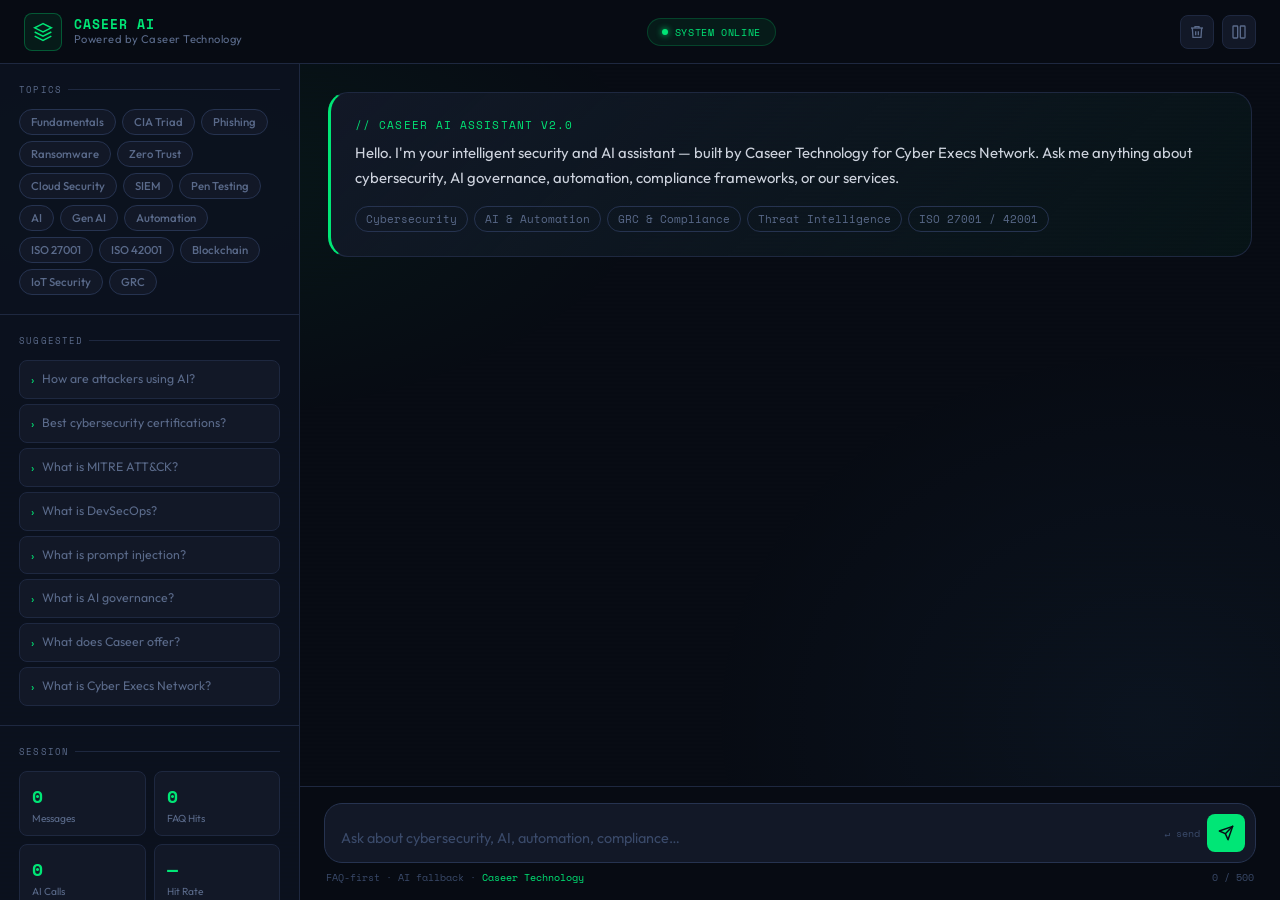
==== commit d405aa76: "Update chat.html" ====
--- a/chat.html
+++ b/chat.html
@@ -3,7 +3,7 @@
 <head>
   <meta charset="UTF-8" />
   <meta name="viewport" content="width=device-width, initial-scale=1.0" />
-  <title>Cyber Execs AI — Intelligent Security Assistant</title>
+  <title>CASEER AI — Intelligent Security Assistant</title>
   <link rel="preconnect" href="https://fonts.googleapis.com" />
   <link rel="preconnect" href="https://fonts.gstatic.com" crossorigin />
   <link href="https://fonts.googleapis.com/css2?family=Space+Mono:wght@400;700&family=Outfit:wght@300;400;500;600;700&display=swap" rel="stylesheet" />
@@ -251,7 +251,7 @@
         <svg viewBox="0 0 24 24"><path d="M12 2L2 7l10 5 10-5-10-5z"/><path d="M2 17l10 5 10-5"/><path d="M2 12l10 5 10-5"/></svg>
       </div>
       <div>
-        <div class="brand-name">Cyber Execs AI</div>
+        <div class="brand-name">CASEER AI</div>
         <div class="brand-sub">Powered by Caseer Technology</div>
       </div>
     </div>
@@ -328,7 +328,7 @@
     <main class="chat-main">
       <div class="messages" id="messages">
         <div class="welcome-card">
-          <div class="welcome-title">// CYBER EXECS AI ASSISTANT v2.0</div>
+          <div class="welcome-title">// CASEER AI ASSISTANT v2.0</div>
           <div class="welcome-text">Hello. I'm your intelligent security and AI assistant — built by Caseer Technology for Cyber Execs Network. Ask me anything about cybersecurity, AI governance, automation, compliance frameworks, or our services.</div>
           <div class="w-badges">
             <span class="w-badge">Cybersecurity</span>
@@ -395,7 +395,7 @@
     function addWelcome() {
       const d = document.createElement('div');
       d.className = 'welcome-card';
-      d.innerHTML = `<div class="welcome-title">// CYBER EXECS AI ASSISTANT v2.0</div>
+      d.innerHTML = `<div class="welcome-title">// CASEER AI ASSISTANT v2.0</div>
         <div class="welcome-text">Hello. I'm your intelligent security and AI assistant — built by Caseer Technology for Cyber Execs Network. Ask me anything about cybersecurity, AI governance, automation, compliance frameworks, or our services.</div>
         <div class="w-badges">
           <span class="w-badge">Cybersecurity</span><span class="w-badge">AI &amp; Automation</span>
